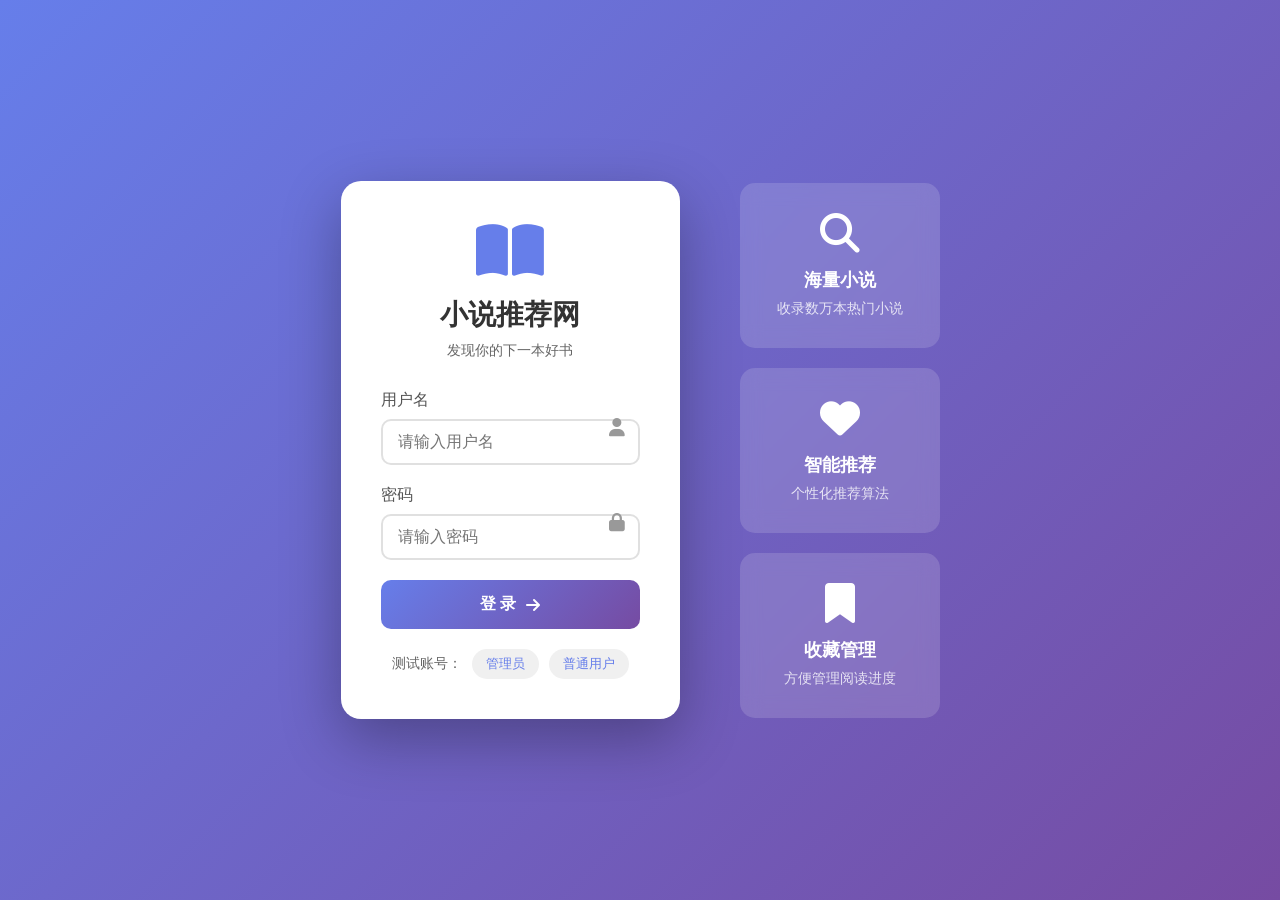
==== frontend/index.html @ ff666b7a "图书推荐系统" ====
<!DOCTYPE html>
<html lang="zh-CN">
<head>
    <meta charset="UTF-8">
    <meta name="viewport" content="width=device-width, initial-scale=1.0">
    <title>小说推荐网 - 登录</title>
    <link rel="stylesheet" href="css/style.css">
    <link href="https://cdnjs.cloudflare.com/ajax/libs/font-awesome/6.4.0/css/all.min.css" rel="stylesheet">
</head>
<body>
    <div class="login-container">
        <div class="login-box">
            <div class="logo-section">
                <i class="fas fa-book-open"></i>
                <h1>小说推荐网</h1>
                <p>发现你的下一本好书</p>
            </div>
            
            <form id="loginForm" class="login-form">
                <div class="form-group">
                    <label for="username">用户名</label>
                    <input type="text" id="username" name="username" placeholder="请输入用户名" required>
                    <i class="fas fa-user"></i>
                </div>
                
                <div class="form-group">
                    <label for="password">密码</label>
                    <input type="password" id="password" name="password" placeholder="请输入密码" required>
                    <i class="fas fa-lock"></i>
                </div>
                
                <button type="submit" class="login-btn">
                    <span>登 录</span>
                    <i class="fas fa-arrow-right"></i>
                </button>
            </form>
            
            <div class="error-message" id="errorMessage"></div>
            
            <div class="quick-links">
                <span>测试账号：</span>
                <button class="quick-btn" data-user="admin" data-pass="123456">管理员</button>
                <button class="quick-btn" data-user="test" data-pass="123456">普通用户</button>
            </div>
        </div>
        
        <div class="feature-cards">
            <div class="card">
                <i class="fas fa-search"></i>
                <h3>海量小说</h3>
                <p>收录数万本热门小说</p>
            </div>
            <div class="card">
                <i class="fas fa-heart"></i>
                <h3>智能推荐</h3>
                <p>个性化推荐算法</p>
            </div>
            <div class="card">
                <i class="fas fa-bookmark"></i>
                <h3>收藏管理</h3>
                <p>方便管理阅读进度</p>
            </div>
        </div>
    </div>

    <script src="js/app.js"></script>
</body>
</html>
---- frontend/css/style.css ----
* {
    margin: 0;
    padding: 0;
    box-sizing: border-box;
}

body {
    font-family: 'Segoe UI', Tahoma, Geneva, Verdana, sans-serif;
    background: linear-gradient(135deg, #667eea 0%, #764ba2 100%);
    min-height: 100vh;
    display: flex;
    justify-content: center;
    align-items: center;
    padding: 20px;
}

.login-container {
    display: flex;
    gap: 60px;
    align-items: center;
}

.login-box {
    background: white;
    border-radius: 20px;
    padding: 40px;
    box-shadow: 0 20px 60px rgba(0, 0, 0, 0.3);
    width: 100%;
    max-width: 400px;
}

.logo-section {
    text-align: center;
    margin-bottom: 30px;
}

.logo-section i {
    font-size: 60px;
    color: #667eea;
    margin-bottom: 15px;
}

.logo-section h1 {
    font-size: 28px;
    color: #333;
    margin-bottom: 8px;
}

.logo-section p {
    color: #666;
    font-size: 14px;
}

.login-form {
    display: flex;
    flex-direction: column;
    gap: 20px;
}

.form-group {
    position: relative;
}

.form-group label {
    display: block;
    margin-bottom: 8px;
    color: #555;
    font-weight: 500;
}

.form-group input {
    width: 100%;
    padding: 12px 40px 12px 15px;
    border: 2px solid #e0e0e0;
    border-radius: 10px;
    font-size: 16px;
    transition: all 0.3s ease;
    outline: none;
}

.form-group input:focus {
    border-color: #667eea;
    box-shadow: 0 0 0 3px rgba(102, 126, 234, 0.1);
}

.form-group i {
    position: absolute;
    right: 15px;
    top: 50%;
    transform: translateY(-50%);
    color: #999;
    font-size: 18px;
}

.login-btn {
    background: linear-gradient(135deg, #667eea 0%, #764ba2 100%);
    color: white;
    border: none;
    padding: 14px;
    border-radius: 10px;
    font-size: 16px;
    font-weight: 600;
    cursor: pointer;
    transition: all 0.3s ease;
    display: flex;
    justify-content: center;
    align-items: center;
    gap: 10px;
}

.login-btn:hover {
    transform: translateY(-2px);
    box-shadow: 0 10px 30px rgba(102, 126, 234, 0.4);
}

.login-btn:active {
    transform: translateY(0);
}

.error-message {
    margin-top: 15px;
    padding: 12px;
    background: #fee2e2;
    border-radius: 8px;
    color: #dc2626;
    text-align: center;
    display: none;
    font-size: 14px;
}

.error-message.show {
    display: block;
}

.quick-links {
    margin-top: 20px;
    text-align: center;
    display: flex;
    align-items: center;
    justify-content: center;
    gap: 10px;
    color: #666;
    font-size: 14px;
}

.quick-btn {
    background: #f0f0f0;
    border: none;
    padding: 6px 14px;
    border-radius: 20px;
    cursor: pointer;
    font-size: 13px;
    color: #667eea;
    transition: all 0.3s ease;
}

.quick-btn:hover {
    background: #667eea;
    color: white;
}

.feature-cards {
    display: flex;
    flex-direction: column;
    gap: 20px;
}

.card {
    background: rgba(255, 255, 255, 0.15);
    backdrop-filter: blur(10px);
    border-radius: 15px;
    padding: 30px;
    text-align: center;
    color: white;
    transition: all 0.3s ease;
    min-width: 200px;
}

.card:hover {
    background: rgba(255, 255, 255, 0.25);
    transform: translateY(-5px);
}

.card i {
    font-size: 40px;
    margin-bottom: 15px;
}

.card h3 {
    margin-bottom: 8px;
    font-size: 18px;
}

.card p {
    font-size: 14px;
    opacity: 0.8;
}

@media (max-width: 900px) {
    .login-container {
        flex-direction: column;
        gap: 30px;
    }
    
    .feature-cards {
        flex-direction: row;
        flex-wrap: wrap;
        justify-content: center;
    }
    
    .card {
        min-width: 140px;
        padding: 20px;
    }
}

.loading {
    position: relative;
    pointer-events: none;
}

.loading::after {
    content: '';
    position: absolute;
    width: 20px;
    height: 20px;
    border: 2px solid #ffffff;
    border-top-color: transparent;
    border-radius: 50%;
    animation: spin 0.6s linear infinite;
}

@keyframes spin {
    to {
        transform: rotate(360deg);
    }
}
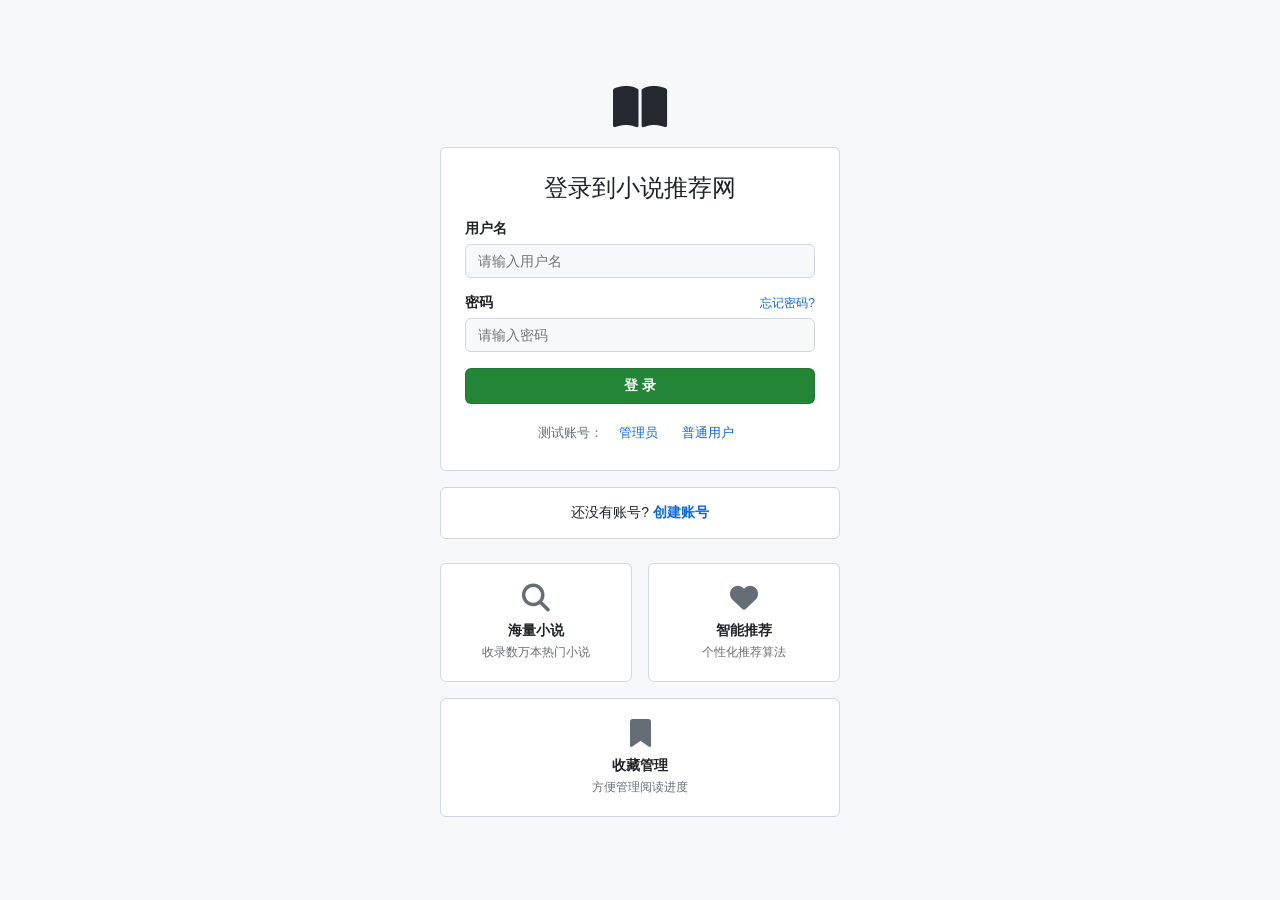
==== commit d6e63631: "优化" ====
--- a/frontend/index.html
+++ b/frontend/index.html
@@ -9,41 +9,37 @@
 </head>
 <body>
     <div class="login-container">
+        <div class="login-header">
+            <i class="fas fa-book-open"></i>
+        </div>
         <div class="login-box">
-            <div class="logo-section">
-                <i class="fas fa-book-open"></i>
-                <h1>小说推荐网</h1>
-                <p>发现你的下一本好书</p>
-            </div>
-            
+            <h1>登录到小说推荐网</h1>
             <form id="loginForm" class="login-form">
                 <div class="form-group">
                     <label for="username">用户名</label>
                     <input type="text" id="username" name="username" placeholder="请输入用户名" required>
-                    <i class="fas fa-user"></i>
                 </div>
-                
                 <div class="form-group">
-                    <label for="password">密码</label>
+                    <div class="password-header">
+                        <label for="password">密码</label>
+                        <a href="#" class="forgot-link">忘记密码?</a>
+                    </div>
                     <input type="password" id="password" name="password" placeholder="请输入密码" required>
-                    <i class="fas fa-lock"></i>
                 </div>
-                
                 <button type="submit" class="login-btn">
-                    <span>登 录</span>
-                    <i class="fas fa-arrow-right"></i>
+                    登 录
                 </button>
             </form>
-            
             <div class="error-message" id="errorMessage"></div>
-            
             <div class="quick-links">
                 <span>测试账号：</span>
                 <button class="quick-btn" data-user="admin" data-pass="123456">管理员</button>
                 <button class="quick-btn" data-user="test" data-pass="123456">普通用户</button>
             </div>
         </div>
-        
+        <div class="login-footer">
+            <p>还没有账号? <a href="#">创建账号</a></p>
+        </div>
         <div class="feature-cards">
             <div class="card">
                 <i class="fas fa-search"></i>
@@ -65,4 +61,4 @@
 
     <script src="js/app.js"></script>
 </body>
-</html>+</html>
--- a/frontend/css/style.css
+++ b/frontend/css/style.css
@@ -4,125 +4,140 @@
     box-sizing: border-box;
 }
 
+html, body {
+    height: 100%;
+    width: 100%;
+}
+
 body {
-    font-family: 'Segoe UI', Tahoma, Geneva, Verdana, sans-serif;
-    background: linear-gradient(135deg, #667eea 0%, #764ba2 100%);
+    font-family: -apple-system, BlinkMacSystemFont, 'Segoe UI', 'Noto Sans', Helvetica, Arial, sans-serif;
+    background: #f6f8fa;
     min-height: 100vh;
     display: flex;
     justify-content: center;
     align-items: center;
     padding: 20px;
+    box-sizing: border-box;
 }
 
 .login-container {
     display: flex;
-    gap: 60px;
+    flex-direction: column;
     align-items: center;
+    width: 100%;
+    max-width: 400px;
+}
+
+.login-header {
+    margin-bottom: 16px;
+}
+
+.login-header i {
+    font-size: 48px;
+    color: #24292f;
 }
 
 .login-box {
     background: white;
-    border-radius: 20px;
-    padding: 40px;
-    box-shadow: 0 20px 60px rgba(0, 0, 0, 0.3);
-    width: 100%;
-    max-width: 400px;
-}
-
-.logo-section {
-    text-align: center;
-    margin-bottom: 30px;
-}
-
-.logo-section i {
-    font-size: 60px;
-    color: #667eea;
-    margin-bottom: 15px;
-}
-
-.logo-section h1 {
-    font-size: 28px;
-    color: #333;
-    margin-bottom: 8px;
-}
-
-.logo-section p {
-    color: #666;
-    font-size: 14px;
+    border-radius: 6px;
+    padding: 24px;
+    border: 1px solid #d0d7de;
+    width: 100%;
+}
+
+.login-box h1 {
+    font-size: 24px;
+    color: #1f2328;
+    margin-bottom: 16px;
+    font-weight: 300;
+    text-align: center;
 }
 
 .login-form {
     display: flex;
     flex-direction: column;
-    gap: 20px;
+    gap: 16px;
 }
 
 .form-group {
-    position: relative;
+    display: flex;
+    flex-direction: column;
 }
 
 .form-group label {
     display: block;
-    margin-bottom: 8px;
-    color: #555;
-    font-weight: 500;
+    margin-bottom: 6px;
+    color: #1f2328;
+    font-weight: 600;
+    font-size: 14px;
+}
+
+.password-header {
+    display: flex;
+    justify-content: space-between;
+    align-items: center;
+    margin-bottom: 6px;
+}
+
+.password-header label {
+    margin-bottom: 0;
+}
+
+.forgot-link {
+    font-size: 12px;
+    color: #0969da;
+    text-decoration: none;
+}
+
+.forgot-link:hover {
+    text-decoration: underline;
 }
 
 .form-group input {
     width: 100%;
-    padding: 12px 40px 12px 15px;
-    border: 2px solid #e0e0e0;
-    border-radius: 10px;
-    font-size: 16px;
-    transition: all 0.3s ease;
+    padding: 8px 12px;
+    border: 1px solid #d0d7de;
+    border-radius: 6px;
+    font-size: 14px;
+    transition: border-color 0.15s ease, box-shadow 0.15s ease;
     outline: none;
+    background: #f6f8fa;
 }
 
 .form-group input:focus {
-    border-color: #667eea;
-    box-shadow: 0 0 0 3px rgba(102, 126, 234, 0.1);
-}
-
-.form-group i {
-    position: absolute;
-    right: 15px;
-    top: 50%;
-    transform: translateY(-50%);
-    color: #999;
-    font-size: 18px;
+    border-color: #0969da;
+    box-shadow: 0 0 0 3px rgba(9, 105, 218, 0.3);
+    background: white;
 }
 
 .login-btn {
-    background: linear-gradient(135deg, #667eea 0%, #764ba2 100%);
+    background: #238636;
     color: white;
-    border: none;
-    padding: 14px;
-    border-radius: 10px;
-    font-size: 16px;
+    border: 1px solid rgba(27, 31, 36, 0.15);
+    padding: 8px 16px;
+    border-radius: 6px;
+    font-size: 14px;
     font-weight: 600;
     cursor: pointer;
-    transition: all 0.3s ease;
-    display: flex;
-    justify-content: center;
-    align-items: center;
-    gap: 10px;
+    transition: background 0.15s ease;
+    width: 100%;
 }
 
 .login-btn:hover {
-    transform: translateY(-2px);
-    box-shadow: 0 10px 30px rgba(102, 126, 234, 0.4);
+    background: #2ea043;
 }
 
 .login-btn:active {
-    transform: translateY(0);
+    background: #238636;
 }
 
 .error-message {
-    margin-top: 15px;
+    margin-top: 12px;
     padding: 12px;
-    background: #fee2e2;
-    border-radius: 8px;
-    color: #dc2626;
+    background: #ffebe9;
+    border: 1px solid #cf222e;
+    border-radius: 6px;
+    color: #cf222e;
     text-align: center;
     display: none;
     font-size: 14px;
@@ -133,84 +148,156 @@
 }
 
 .quick-links {
-    margin-top: 20px;
+    margin-top: 16px;
     text-align: center;
     display: flex;
     align-items: center;
     justify-content: center;
-    gap: 10px;
-    color: #666;
-    font-size: 14px;
+    gap: 8px;
+    color: #656d76;
+    font-size: 13px;
 }
 
 .quick-btn {
-    background: #f0f0f0;
+    background: transparent;
     border: none;
-    padding: 6px 14px;
-    border-radius: 20px;
+    padding: 4px 8px;
+    border-radius: 6px;
     cursor: pointer;
     font-size: 13px;
-    color: #667eea;
-    transition: all 0.3s ease;
+    color: #0969da;
+    transition: all 0.15s ease;
 }
 
 .quick-btn:hover {
-    background: #667eea;
-    color: white;
+    text-decoration: underline;
+    background: #ddf4ff;
+}
+
+.login-footer {
+    margin-top: 16px;
+    padding: 16px 24px;
+    border: 1px solid #d0d7de;
+    border-radius: 6px;
+    background: white;
+    text-align: center;
+    width: 100%;
+    font-size: 14px;
+    color: #1f2328;
+}
+
+.login-footer a {
+    color: #0969da;
+    text-decoration: none;
+    font-weight: 600;
+}
+
+.login-footer a:hover {
+    text-decoration: underline;
 }
 
 .feature-cards {
     display: flex;
-    flex-direction: column;
-    gap: 20px;
+    gap: 16px;
+    margin-top: 24px;
+    flex-wrap: wrap;
+    justify-content: center;
 }
 
 .card {
-    background: rgba(255, 255, 255, 0.15);
-    backdrop-filter: blur(10px);
-    border-radius: 15px;
-    padding: 30px;
-    text-align: center;
-    color: white;
-    transition: all 0.3s ease;
-    min-width: 200px;
+    background: white;
+    border: 1px solid #d0d7de;
+    border-radius: 6px;
+    padding: 20px;
+    text-align: center;
+    color: #1f2328;
+    transition: border-color 0.15s ease;
+    min-width: 140px;
+    flex: 1;
 }
 
 .card:hover {
-    background: rgba(255, 255, 255, 0.25);
-    transform: translateY(-5px);
+    border-color: #0969da;
 }
 
 .card i {
-    font-size: 40px;
-    margin-bottom: 15px;
+    font-size: 28px;
+    margin-bottom: 10px;
+    color: #656d76;
 }
 
 .card h3 {
-    margin-bottom: 8px;
-    font-size: 18px;
+    margin-bottom: 4px;
+    font-size: 14px;
+    color: #1f2328;
+    font-weight: 600;
 }
 
 .card p {
-    font-size: 14px;
-    opacity: 0.8;
-}
-
-@media (max-width: 900px) {
-    .login-container {
+    font-size: 12px;
+    color: #656d76;
+}
+
+@media (max-width: 600px) {
+    body {
+        padding: 15px;
+    }
+
+    .login-box {
+        padding: 20px;
+    }
+
+    .login-header i {
+        font-size: 40px;
+    }
+
+    .login-box h1 {
+        font-size: 20px;
+    }
+
+    .form-group input {
+        padding: 8px 10px;
+        font-size: 14px;
+    }
+
+    .login-btn {
+        padding: 8px 12px;
+        font-size: 14px;
+    }
+
+    .feature-cards {
         flex-direction: column;
-        gap: 30px;
-    }
-    
-    .feature-cards {
-        flex-direction: row;
-        flex-wrap: wrap;
-        justify-content: center;
-    }
-    
+    }
+
     .card {
-        min-width: 140px;
-        padding: 20px;
+        min-width: auto;
+    }
+}
+
+@media (max-width: 400px) {
+    body {
+        padding: 10px;
+    }
+
+    .login-box {
+        padding: 16px;
+    }
+
+    .login-header i {
+        font-size: 36px;
+    }
+
+    .login-box h1 {
+        font-size: 18px;
+    }
+
+    .form-group input {
+        padding: 7px 10px;
+    }
+
+    .login-btn {
+        padding: 8px;
+        font-size: 13px;
     }
 }
 
@@ -222,8 +309,8 @@
 .loading::after {
     content: '';
     position: absolute;
-    width: 20px;
-    height: 20px;
+    width: 16px;
+    height: 16px;
     border: 2px solid #ffffff;
     border-top-color: transparent;
     border-radius: 50%;
@@ -234,4 +321,4 @@
     to {
         transform: rotate(360deg);
     }
-}+}
